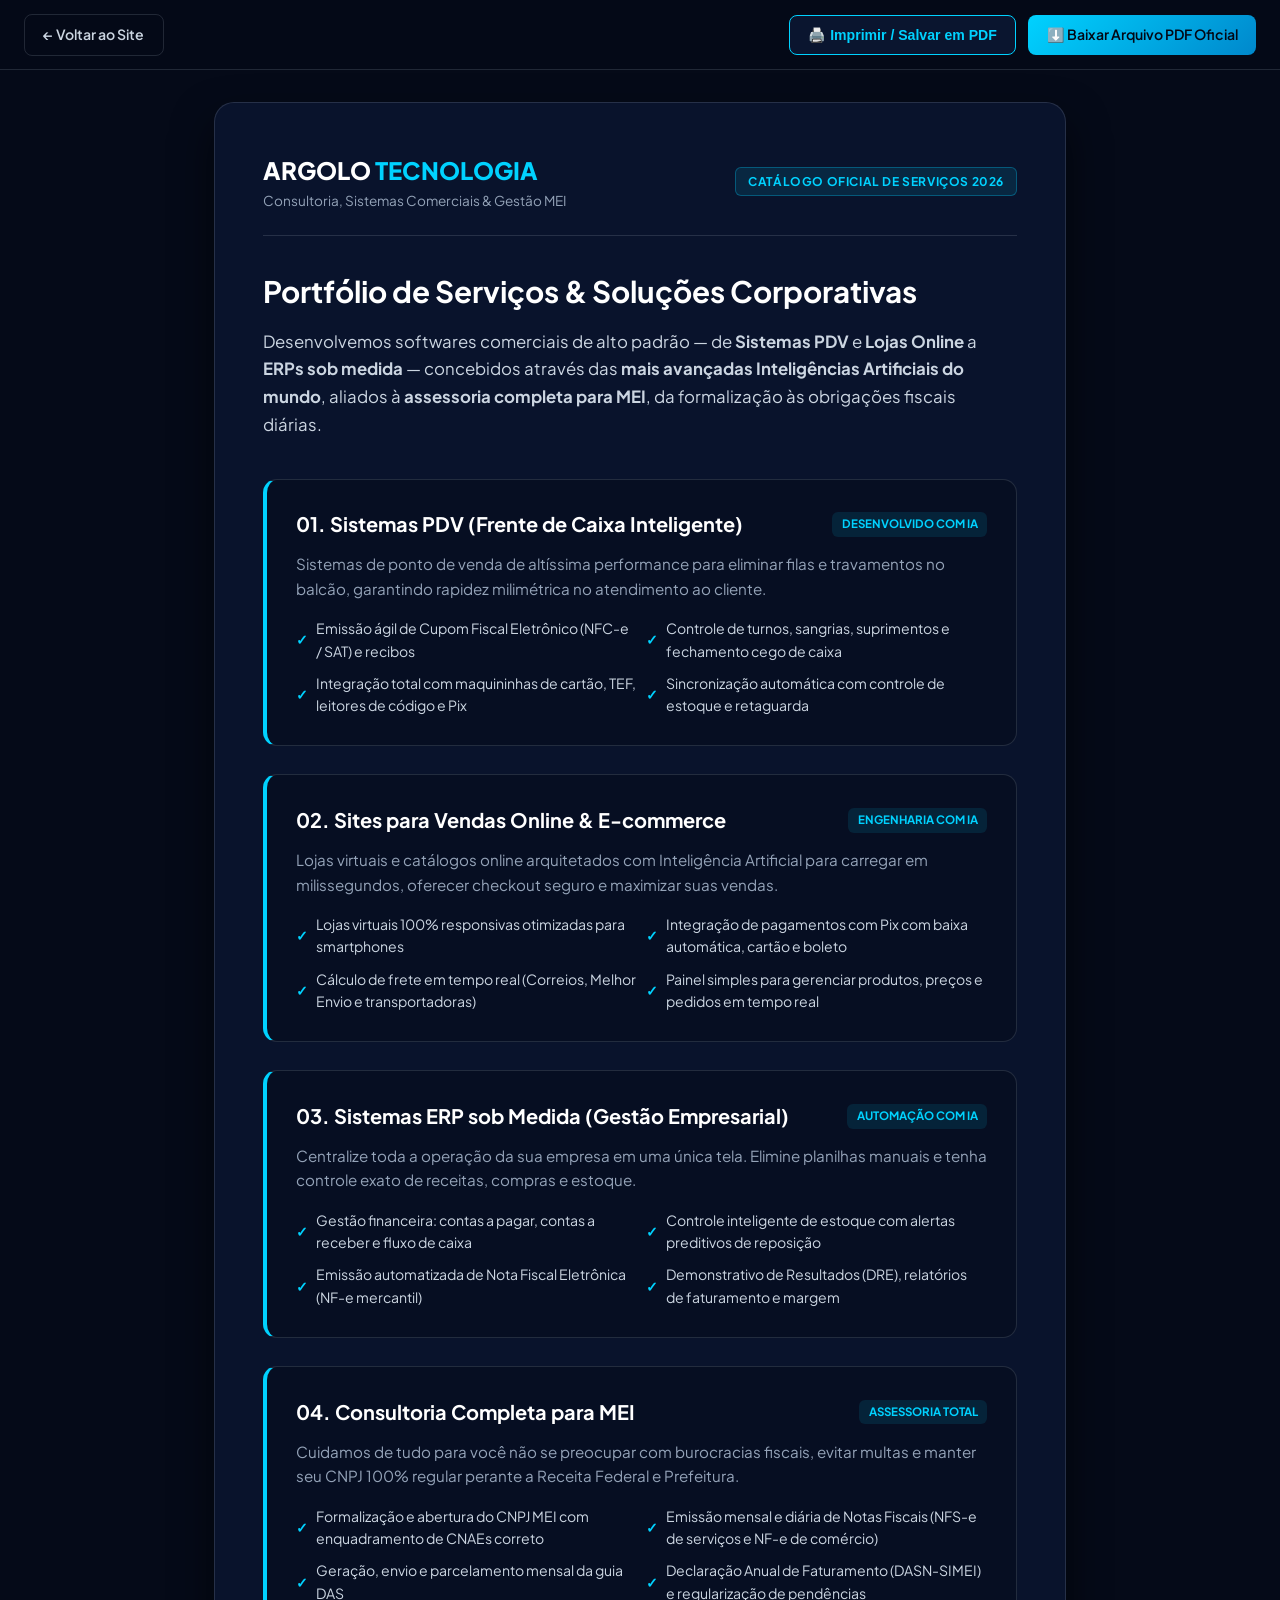
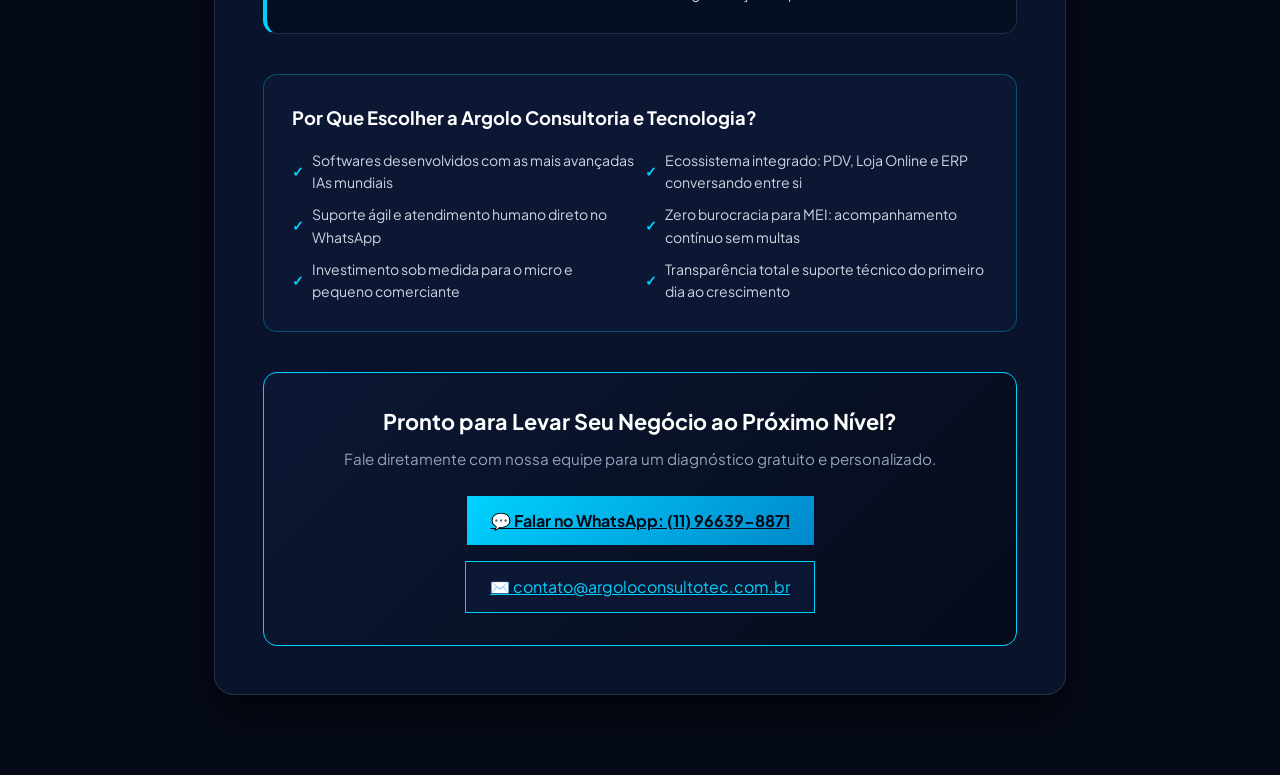
==== portfolio.html @ 3066b455 "Atualizacao do site" ====
<!DOCTYPE html>
<html lang="pt-BR">
<head>
  <meta charset="UTF-8" />
  <meta name="viewport" content="width=device-width, initial-scale=1.0" />
  <title>Portfólio de Serviços | Argolo Consultoria e Tecnologia</title>
  <meta name="description" content="Catálogo completo de soluções: Sistemas PDV, Lojas Online, ERPs com IA e Consultoria Total para MEI." />

  <!-- Google Fonts -->
  <link rel="preconnect" href="https://fonts.googleapis.com" />
  <link rel="preconnect" href="https://fonts.gstatic.com" crossorigin />
  <link href="https://fonts.googleapis.com/css2?family=Plus+Jakarta+Sans:wght@300;400;500;600;700;800&family=JetBrains+Mono:wght@400;600&display=swap" rel="stylesheet" />

  <style>
    :root {
      --bg-dark: #050a18;
      --bg-card: rgba(12, 24, 54, 0.7);
      --cyan: #00d2ff;
      --silver: #cbd5e1;
      --silver-muted: #94a3b8;
      --white: #ffffff;
      --border: rgba(203, 213, 225, 0.15);
      --font-sans: 'Plus Jakarta Sans', -apple-system, sans-serif;
    }

    * { box-sizing: border-box; margin: 0; padding: 0; }
    body {
      font-family: var(--font-sans);
      background-color: var(--bg-dark);
      color: var(--silver);
      line-height: 1.6;
      padding-bottom: 3rem;
    }

    .top-action-bar {
      position: sticky;
      top: 0;
      z-index: 100;
      background: rgba(5, 10, 24, 0.95);
      backdrop-filter: blur(12px);
      border-bottom: 1px solid var(--border);
      padding: 0.85rem 1.5rem;
      display: flex;
      align-items: center;
      justify-content: space-between;
      gap: 1rem;
      flex-wrap: wrap;
    }

    .top-action-bar a, .top-action-bar button {
      display: inline-flex;
      align-items: center;
      gap: 0.5rem;
      padding: 0.55rem 1.15rem;
      border-radius: 8px;
      font-size: 0.88rem;
      font-weight: 600;
      text-decoration: none;
      cursor: pointer;
      transition: all 0.2s ease;
    }

    .btn-back {
      background: transparent;
      border: 1px solid var(--border);
      color: var(--silver);
    }
    .btn-back:hover { background: rgba(255,255,255,0.05); color: var(--white); }

    .btn-download {
      background: linear-gradient(135deg, #00d2ff 0%, #0088cc 100%);
      border: none;
      color: #030814;
      font-weight: 700;
    }
    .btn-download:hover { transform: translateY(-1px); box-shadow: 0 4px 15px rgba(0, 210, 255, 0.4); }

    .btn-print {
      background: rgba(12, 24, 54, 0.8);
      border: 1px solid var(--cyan);
      color: var(--cyan);
    }
    .btn-print:hover { background: rgba(0, 210, 255, 0.15); color: var(--white); }

    .container {
      max-width: 900px;
      margin: 2rem auto;
      padding: 0 1.5rem;
    }

    .portfolio-sheet {
      background: var(--bg-card);
      border: 1px solid var(--border);
      border-radius: 20px;
      padding: 3rem;
      box-shadow: 0 20px 40px rgba(0,0,0,0.6);
    }

    .doc-header {
      border-bottom: 1px solid var(--border);
      padding-bottom: 1.5rem;
      margin-bottom: 2rem;
      display: flex;
      align-items: center;
      justify-content: space-between;
      flex-wrap: wrap;
      gap: 1rem;
    }

    .brand-title {
      font-size: 1.5rem;
      font-weight: 800;
      color: var(--white);
    }
    .brand-title span { color: var(--cyan); }
    .doc-badge {
      display: inline-block;
      padding: 0.25rem 0.75rem;
      font-size: 0.75rem;
      font-weight: 700;
      text-transform: uppercase;
      letter-spacing: 0.05em;
      border-radius: 6px;
      background: rgba(0, 210, 255, 0.1);
      color: var(--cyan);
      border: 1px solid rgba(0, 210, 255, 0.3);
    }

    .doc-intro {
      margin-bottom: 2.5rem;
    }
    .doc-intro h1 {
      font-size: 1.85rem;
      color: var(--white);
      margin-bottom: 0.75rem;
    }
    .doc-intro p {
      font-size: 1.05rem;
      color: var(--silver);
      line-height: 1.65;
    }

    .service-block {
      background: rgba(5, 10, 24, 0.5);
      border: 1px solid var(--border);
      border-radius: 14px;
      padding: 1.8rem;
      margin-bottom: 1.75rem;
      border-left: 4px solid var(--cyan);
    }

    .service-block-header {
      display: flex;
      align-items: center;
      justify-content: space-between;
      margin-bottom: 0.75rem;
    }

    .service-block h3 {
      font-size: 1.25rem;
      color: var(--white);
    }

    .service-tag {
      font-size: 0.72rem;
      font-weight: 700;
      padding: 0.2rem 0.6rem;
      border-radius: 6px;
      background: rgba(0, 210, 255, 0.1);
      color: var(--cyan);
    }

    .service-block p.desc {
      font-size: 0.95rem;
      color: var(--silver-muted);
      margin-bottom: 1rem;
    }

    .bullets-list {
      list-style: none;
      display: grid;
      grid-template-columns: 1fr 1fr;
      gap: 0.6rem;
    }

    .bullets-list li {
      font-size: 0.88rem;
      display: flex;
      align-items: center;
      gap: 0.5rem;
      color: var(--silver);
    }
    .bullets-list li::before {
      content: '✓';
      color: var(--cyan);
      font-weight: bold;
    }

    .differentials-box {
      margin: 2.5rem 0;
      padding: 1.75rem;
      background: rgba(15, 28, 59, 0.5);
      border: 1px solid rgba(0, 210, 255, 0.3);
      border-radius: 14px;
    }

    .differentials-box h4 {
      font-size: 1.15rem;
      color: var(--white);
      margin-bottom: 1rem;
    }

    .contact-banner {
      background: linear-gradient(135deg, rgba(12, 24, 54, 0.9) 0%, rgba(5, 10, 24, 0.9) 100%);
      border: 1px solid var(--cyan);
      border-radius: 14px;
      padding: 2rem;
      text-align: center;
      margin-top: 2rem;
    }

    .contact-banner h4 {
      font-size: 1.35rem;
      color: var(--white);
      margin-bottom: 0.5rem;
    }

    .contact-banner p {
      font-size: 0.95rem;
      color: var(--silver-muted);
      margin-bottom: 1.5rem;
    }

    .contact-buttons-row {
      display: flex;
      justify-content: center;
      gap: 1rem;
      flex-wrap: wrap;
    }

    /* Print Styles */
    @media print {
      .top-action-bar { display: none !important; }
      body { background: #fff !important; color: #111 !important; padding: 0 !important; }
      .container { max-width: 100% !important; margin: 0 !important; padding: 0 !important; }
      .portfolio-sheet {
        background: #fff !important;
        border: none !important;
        box-shadow: none !important;
        padding: 0 !important;
        color: #111 !important;
      }
      .brand-title, .doc-intro h1, .service-block h3, .differentials-box h4, .contact-banner h4 {
        color: #0c1836 !important;
      }
      .service-block {
        background: #f8fafc !important;
        border: 1px solid #cbd5e1 !important;
        border-left: 5px solid #0088cc !important;
        page-break-inside: avoid;
        color: #334155 !important;
      }
      .bullets-list li { color: #334155 !important; }
      .bullets-list li::before { color: #0088cc !important; }
      .differentials-box { background: #f1f5f9 !important; border: 1px solid #94a3b8 !important; page-break-inside: avoid; }
      .contact-banner { background: #f8fafc !important; border: 1px solid #0088cc !important; page-break-inside: avoid; }
      .service-tag, .doc-badge { background: #e0f2fe !important; color: #0369a1 !important; border: 1px solid #7dd3fc !important; }
      .desc { color: #475569 !important; }
    }

    @media (max-width: 768px) {
      .bullets-list { grid-template-columns: 1fr; }
      .portfolio-sheet { padding: 1.5rem; }
    }
  </style>
</head>
<body>

  <!-- Top Action Navigation Bar -->
  <div class="top-action-bar">
    <a href="index.html" class="btn-back">
      <span>← Voltar ao Site</span>
    </a>
    <div style="display: flex; gap: 0.75rem; flex-wrap: wrap;">
      <button onclick="window.print()" class="btn-print">
        <span>🖨️ Imprimir / Salvar em PDF</span>
      </button>
      <a href="downloads/Portfolio_Servicos_Argolo.pdf" download="Portfolio_Servicos_Argolo.pdf" class="btn-download">
        <span>⬇️ Baixar Arquivo PDF Oficial</span>
      </a>
    </div>
  </div>

  <div class="container">
    <main class="portfolio-sheet">
      <!-- Document Header -->
      <header class="doc-header">
        <div>
          <div class="brand-title">ARGOLO <span>TECNOLOGIA</span></div>
          <p style="font-size: 0.85rem; color: var(--silver-muted);">Consultoria, Sistemas Comerciais & Gestão MEI</p>
        </div>
        <div class="doc-badge">Catálogo Oficial de Serviços 2026</div>
      </header>

      <!-- Document Intro -->
      <section class="doc-intro">
        <h1>Portfólio de Serviços & Soluções Corporativas</h1>
        <p>
          Desenvolvemos softwares comerciais de alto padrão — de <strong>Sistemas PDV</strong> e <strong>Lojas Online</strong> a <strong>ERPs sob medida</strong> — concebidos através das <strong>mais avançadas Inteligências Artificiais do mundo</strong>, aliados à <strong>assessoria completa para MEI</strong>, da formalização às obrigações fiscais diárias.
        </p>
      </section>

      <!-- Solution 1: PDV -->
      <article class="service-block">
        <div class="service-block-header">
          <h3>01. Sistemas PDV (Frente de Caixa Inteligente)</h3>
          <span class="service-tag">DESENVOLVIDO COM IA</span>
        </div>
        <p class="desc">
          Sistemas de ponto de venda de altíssima performance para eliminar filas e travamentos no balcão, garantindo rapidez milimétrica no atendimento ao cliente.
        </p>
        <ul class="bullets-list">
          <li>Emissão ágil de Cupom Fiscal Eletrônico (NFC-e / SAT) e recibos</li>
          <li>Controle de turnos, sangrias, suprimentos e fechamento cego de caixa</li>
          <li>Integração total com maquininhas de cartão, TEF, leitores de código e Pix</li>
          <li>Sincronização automática com controle de estoque e retaguarda</li>
        </ul>
      </article>

      <!-- Solution 2: Vendas Online -->
      <article class="service-block">
        <div class="service-block-header">
          <h3>02. Sites para Vendas Online & E-commerce</h3>
          <span class="service-tag">ENGENHARIA COM IA</span>
        </div>
        <p class="desc">
          Lojas virtuais e catálogos online arquitetados com Inteligência Artificial para carregar em milissegundos, oferecer checkout seguro e maximizar suas vendas.
        </p>
        <ul class="bullets-list">
          <li>Lojas virtuais 100% responsivas otimizadas para smartphones</li>
          <li>Integração de pagamentos com Pix com baixa automática, cartão e boleto</li>
          <li>Cálculo de frete em tempo real (Correios, Melhor Envio e transportadoras)</li>
          <li>Painel simples para gerenciar produtos, preços e pedidos em tempo real</li>
        </ul>
      </article>

      <!-- Solution 3: ERP -->
      <article class="service-block">
        <div class="service-block-header">
          <h3>03. Sistemas ERP sob Medida (Gestão Empresarial)</h3>
          <span class="service-tag">AUTOMAÇÃO COM IA</span>
        </div>
        <p class="desc">
          Centralize toda a operação da sua empresa em uma única tela. Elimine planilhas manuais e tenha controle exato de receitas, compras e estoque.
        </p>
        <ul class="bullets-list">
          <li>Gestão financeira: contas a pagar, contas a receber e fluxo de caixa</li>
          <li>Controle inteligente de estoque com alertas preditivos de reposição</li>
          <li>Emissão automatizada de Nota Fiscal Eletrônica (NF-e mercantil)</li>
          <li>Demonstrativo de Resultados (DRE), relatórios de faturamento e margem</li>
        </ul>
      </article>

      <!-- Solution 4: Consultoria MEI -->
      <article class="service-block">
        <div class="service-block-header">
          <h3>04. Consultoria Completa para MEI</h3>
          <span class="service-tag">ASSESSORIA TOTAL</span>
        </div>
        <p class="desc">
          Cuidamos de tudo para você não se preocupar com burocracias fiscais, evitar multas e manter seu CNPJ 100% regular perante a Receita Federal e Prefeitura.
        </p>
        <ul class="bullets-list">
          <li>Formalização e abertura do CNPJ MEI com enquadramento de CNAEs correto</li>
          <li>Emissão mensal e diária de Notas Fiscais (NFS-e de serviços e NF-e de comércio)</li>
          <li>Geração, envio e parcelamento mensal da guia DAS</li>
          <li>Declaração Anual de Faturamento (DASN-SIMEI) e regularização de pendências</li>
        </ul>
      </article>

      <!-- Differentials -->
      <section class="differentials-box">
        <h4>Por Que Escolher a Argolo Consultoria e Tecnologia?</h4>
        <ul class="bullets-list">
          <li>Softwares desenvolvidos com as mais avançadas IAs mundiais</li>
          <li>Ecossistema integrado: PDV, Loja Online e ERP conversando entre si</li>
          <li>Suporte ágil e atendimento humano direto no WhatsApp</li>
          <li>Zero burocracia para MEI: acompanhamento contínuo sem multas</li>
          <li>Investimento sob medida para o micro e pequeno comerciante</li>
          <li>Transparência total e suporte técnico do primeiro dia ao crescimento</li>
        </ul>
      </section>

      <!-- Contact Banner -->
      <footer class="contact-banner">
        <h4>Pronto para Levar Seu Negócio ao Próximo Nível?</h4>
        <p>Fale diretamente com nossa equipe para um diagnóstico gratuito e personalizado.</p>
        <div class="contact-buttons-row">
          <a href="https://wa.me/5511966398871?text=Ol%C3%A1%2C%20visualizei%20o%20Portf%C3%B3lio%20de%20Servi%C3%A7os%20da%20Argolo%20e%20gostaria%20de%20um%20or%C3%A7amento." target="_blank" rel="noopener noreferrer" class="btn-download" style="padding: 0.75rem 1.5rem;">
            <span>💬 Falar no WhatsApp: (11) 96639-8871</span>
          </a>
          <a href="mailto:contato@argoloconsultotec.com.br" class="btn-print" style="padding: 0.75rem 1.5rem;">
            <span>✉️ contato@argoloconsultotec.com.br</span>
          </a>
        </div>
      </footer>
    </main>
  </div>

</body>
</html>
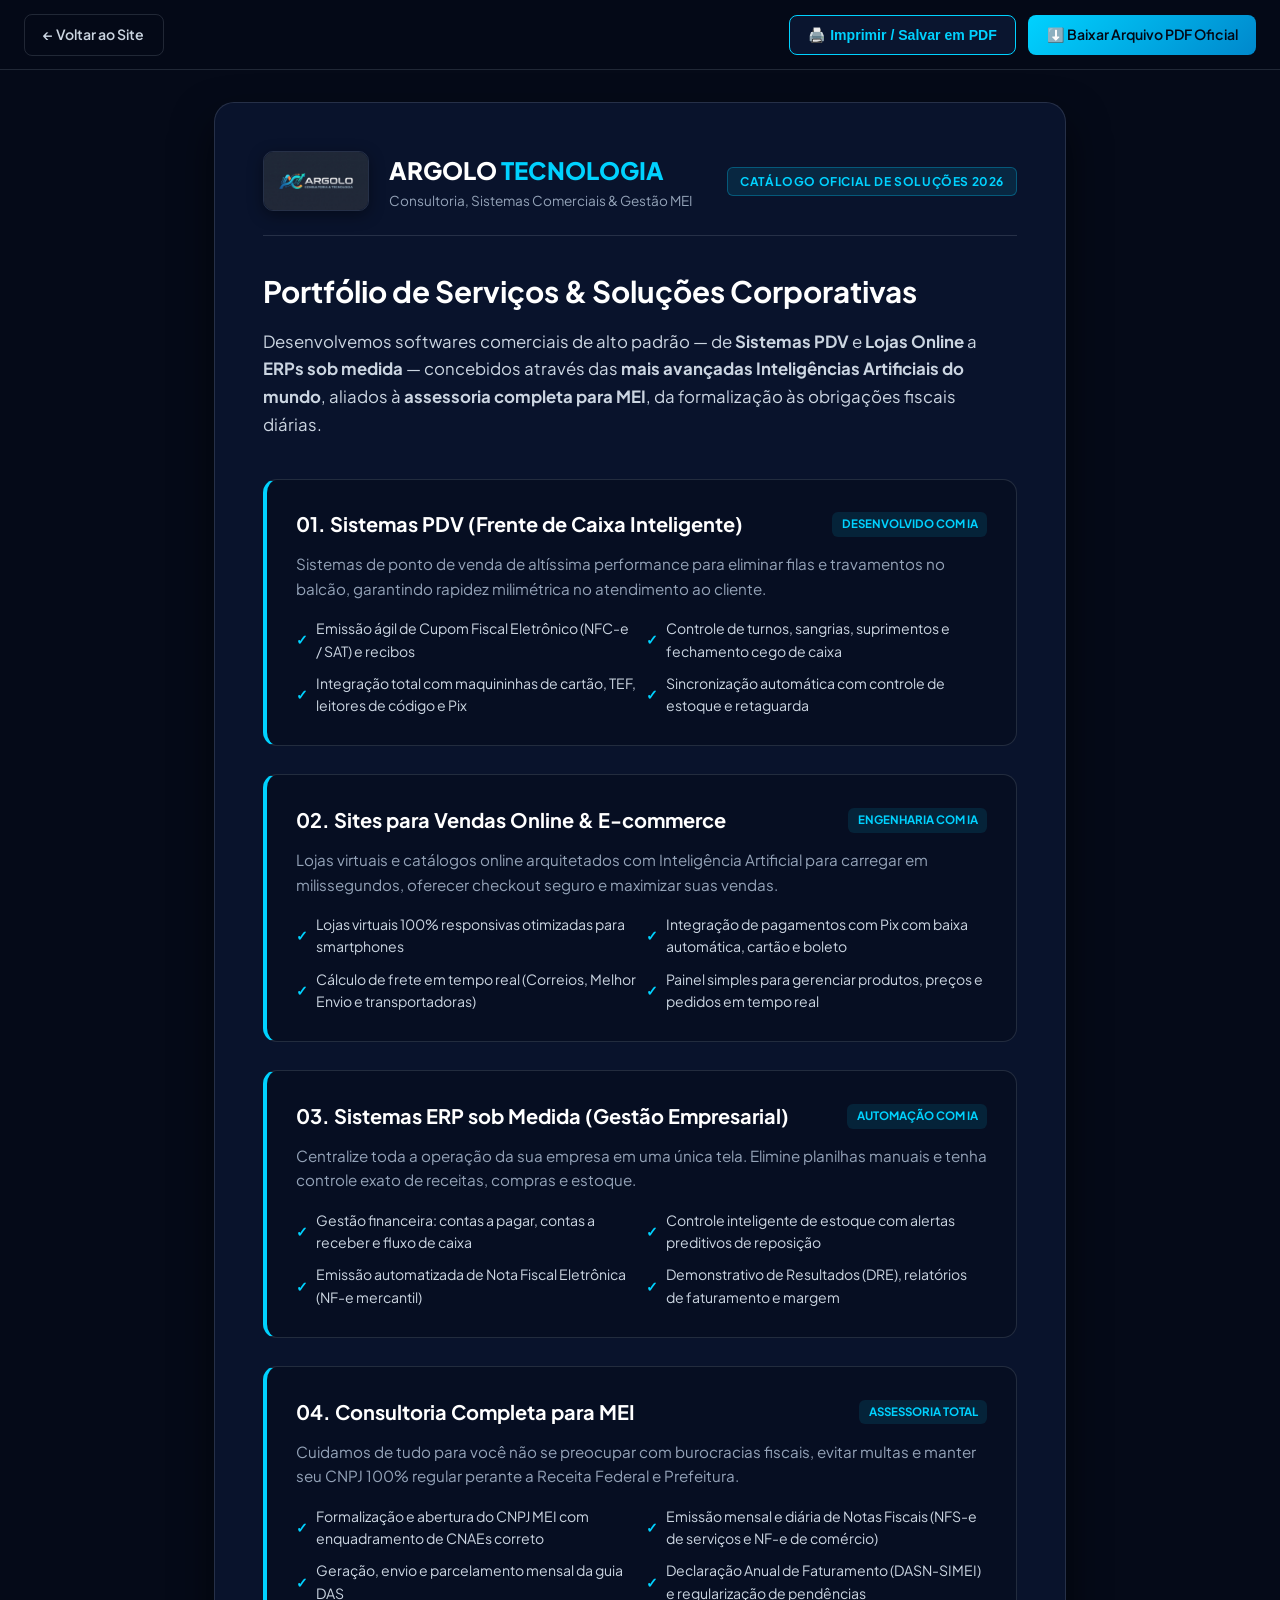
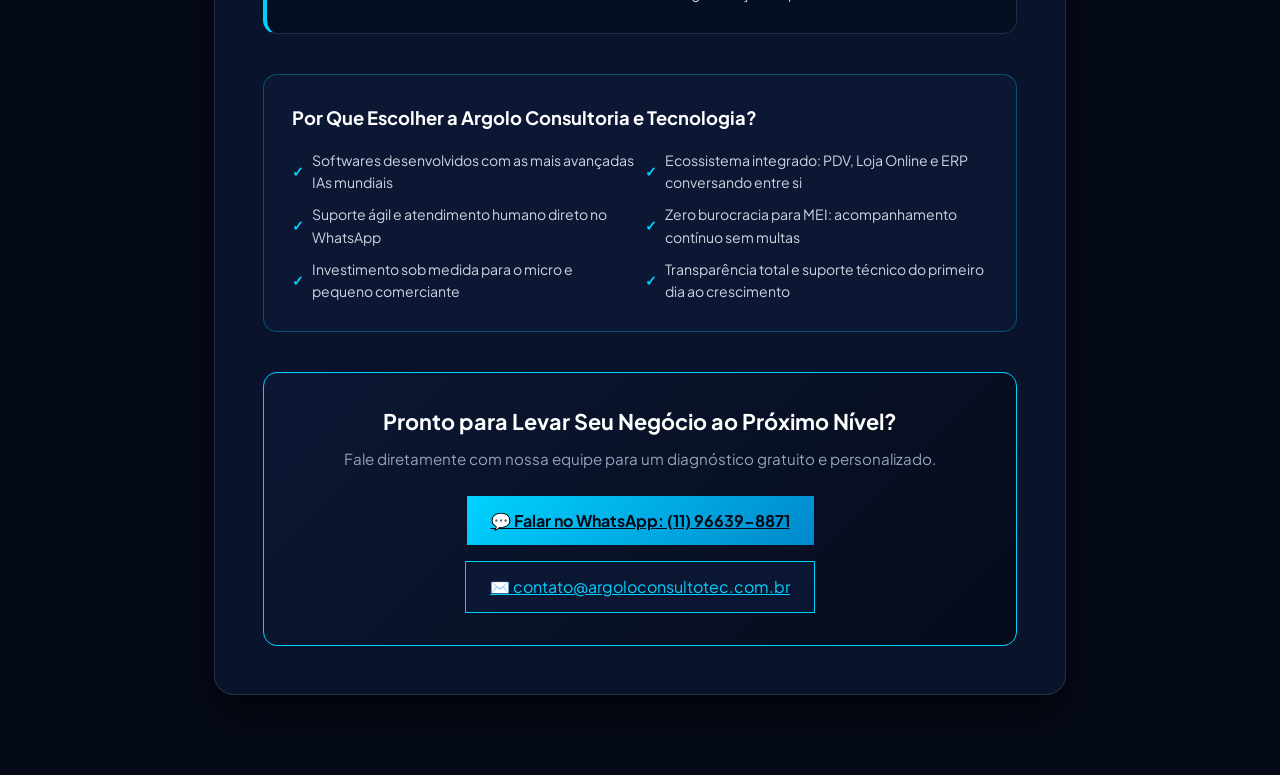
==== commit 72f0642a: "Atualizacao do site" ====
--- a/portfolio.html
+++ b/portfolio.html
@@ -5,6 +5,7 @@
   <meta name="viewport" content="width=device-width, initial-scale=1.0" />
   <title>Portfólio de Serviços | Argolo Consultoria e Tecnologia</title>
   <meta name="description" content="Catálogo completo de soluções: Sistemas PDV, Lojas Online, ERPs com IA e Consultoria Total para MEI." />
+  <link rel="icon" type="image/jpeg" href="img/logo.jpg" />
 
   <!-- Google Fonts -->
   <link rel="preconnect" href="https://fonts.googleapis.com" />
@@ -295,11 +296,14 @@
     <main class="portfolio-sheet">
       <!-- Document Header -->
       <header class="doc-header">
-        <div>
-          <div class="brand-title">ARGOLO <span>TECNOLOGIA</span></div>
-          <p style="font-size: 0.85rem; color: var(--silver-muted);">Consultoria, Sistemas Comerciais & Gestão MEI</p>
-        </div>
-        <div class="doc-badge">Catálogo Oficial de Serviços 2026</div>
+        <div style="display: flex; align-items: center; gap: 1.25rem; flex-wrap: wrap;">
+          <img src="img/logo.jpg" alt="Argolo Consultoria e Tecnologia" class="portfolio-logo-img" style="height: 60px; width: auto; border-radius: 10px; border: 1px solid var(--border); box-shadow: 0 4px 15px rgba(0,0,0,0.4);" />
+          <div>
+            <div class="brand-title">ARGOLO <span>TECNOLOGIA</span></div>
+            <p style="font-size: 0.85rem; color: var(--silver-muted);">Consultoria, Sistemas Comerciais & Gestão MEI</p>
+          </div>
+        </div>
+        <div class="doc-badge">Catálogo Oficial de Soluções 2026</div>
       </header>
 
       <!-- Document Intro -->
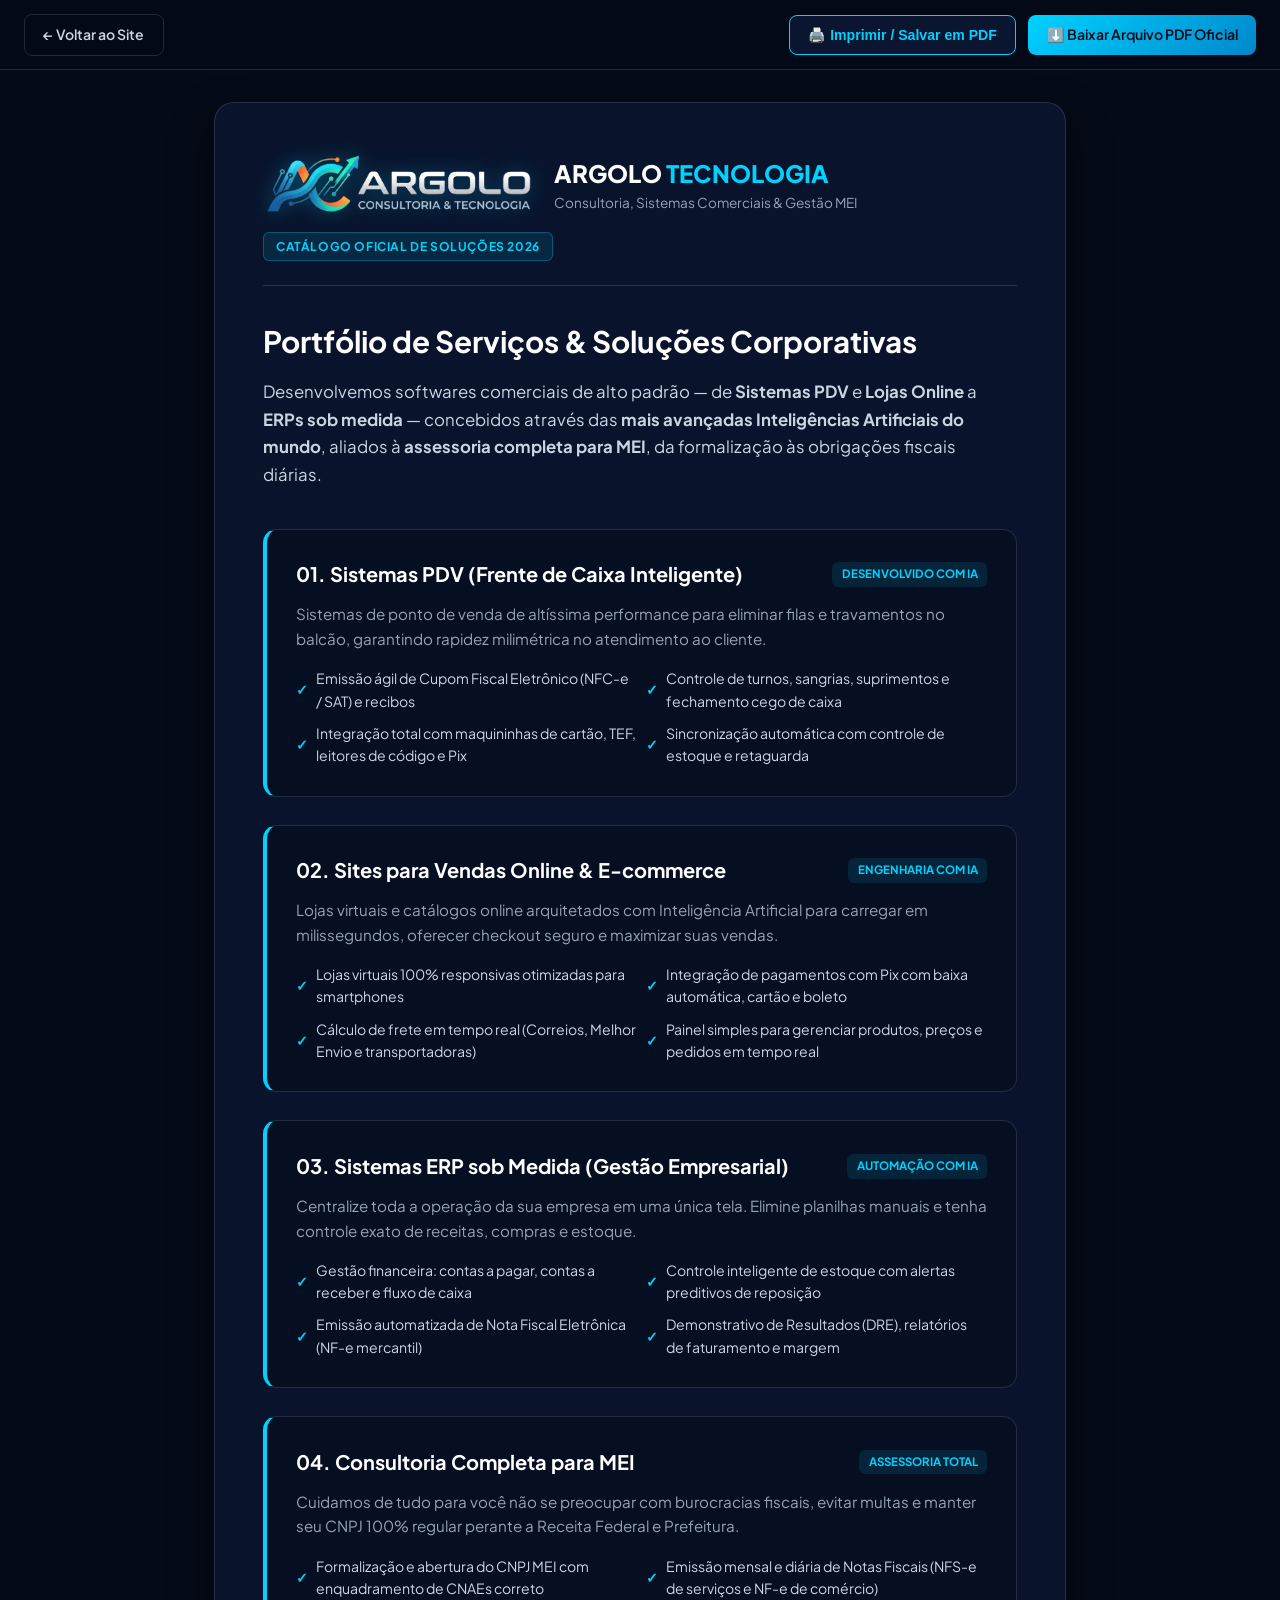
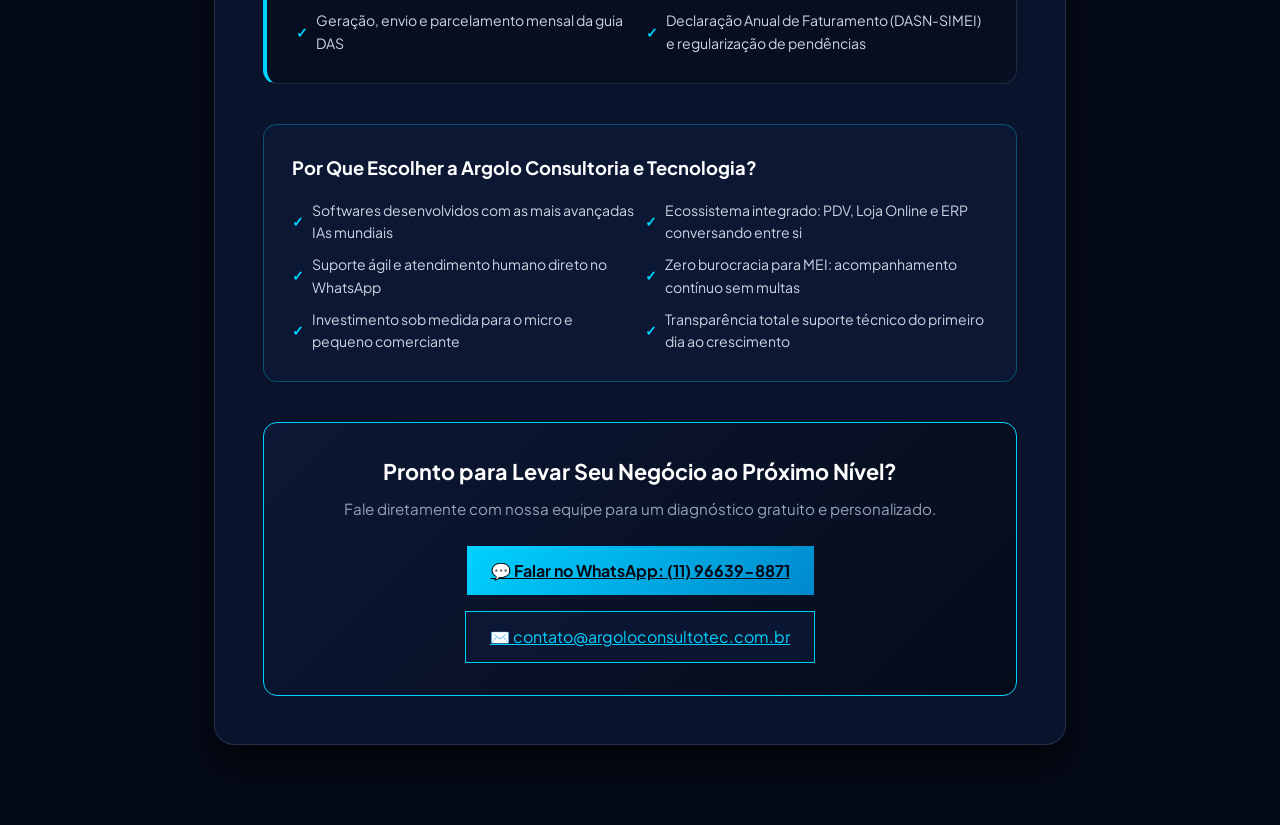
==== commit 667ba801: "Atualizacao do site" ====
--- a/portfolio.html
+++ b/portfolio.html
@@ -297,7 +297,7 @@
       <!-- Document Header -->
       <header class="doc-header">
         <div style="display: flex; align-items: center; gap: 1.25rem; flex-wrap: wrap;">
-          <img src="img/logo.jpg" alt="Argolo Consultoria e Tecnologia" class="portfolio-logo-img" style="height: 60px; width: auto; border-radius: 10px; border: 1px solid var(--border); box-shadow: 0 4px 15px rgba(0,0,0,0.4);" />
+          <img src="img/logo_transparent.png" alt="Argolo Consultoria e Tecnologia" class="portfolio-logo-img" style="height: 65px; width: auto; object-fit: contain; filter: drop-shadow(0 0 10px rgba(0, 210, 255, 0.3));" />
           <div>
             <div class="brand-title">ARGOLO <span>TECNOLOGIA</span></div>
             <p style="font-size: 0.85rem; color: var(--silver-muted);">Consultoria, Sistemas Comerciais & Gestão MEI</p>
